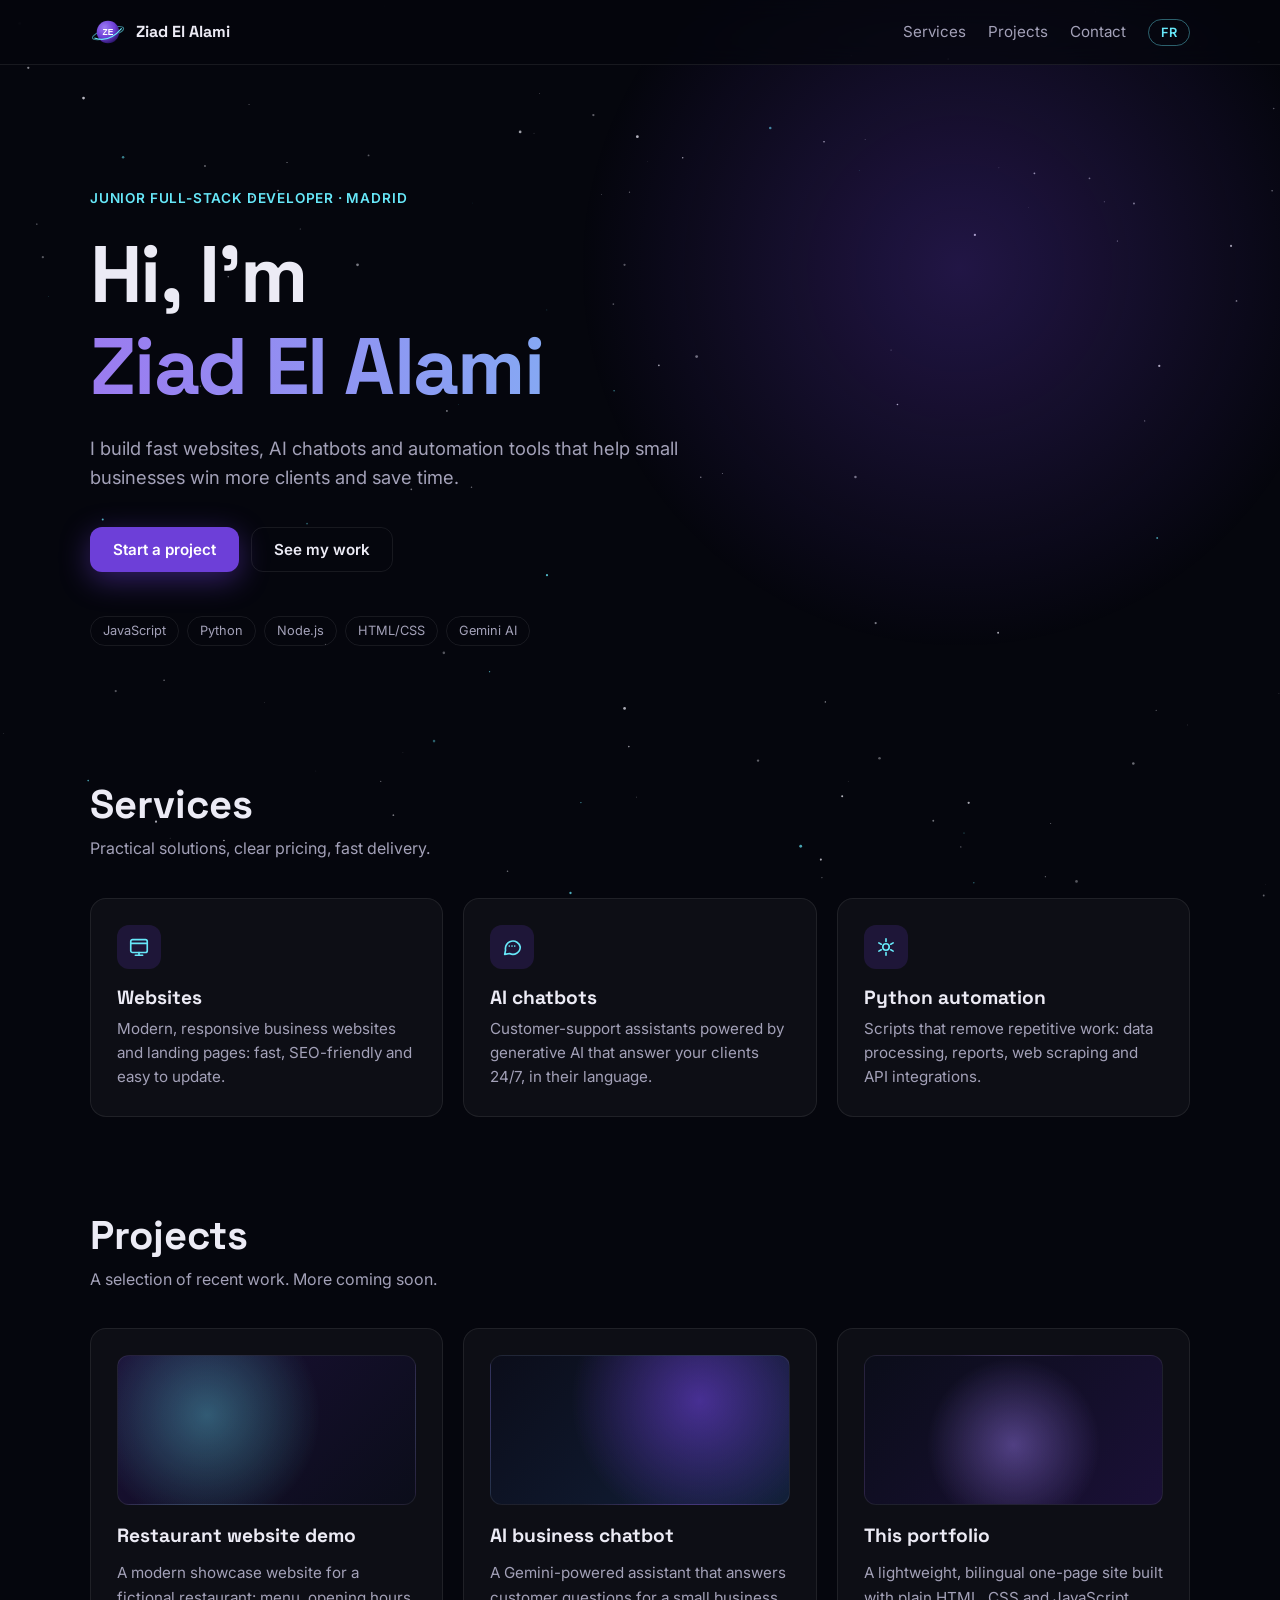
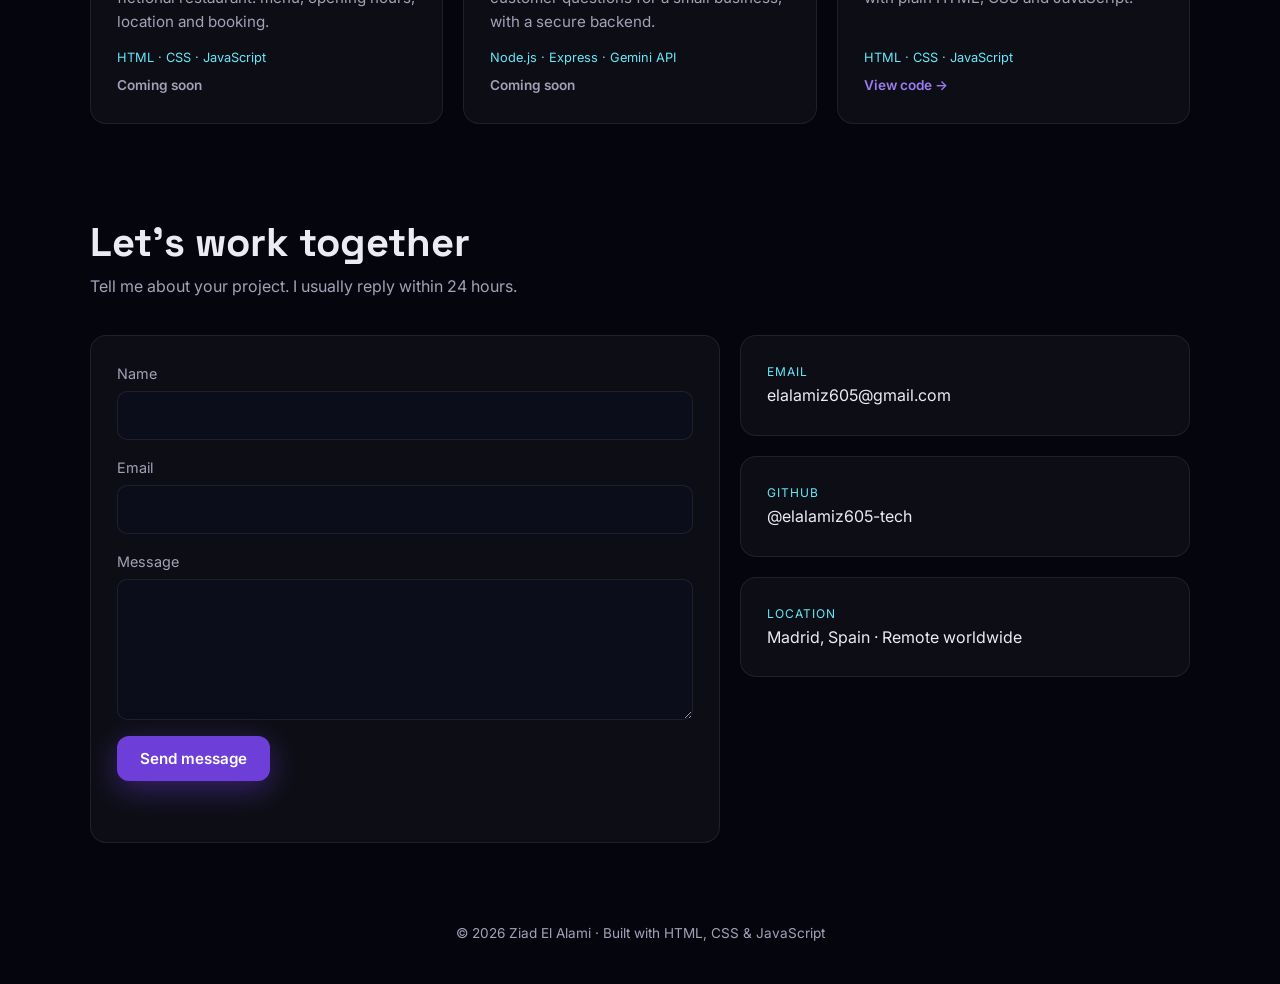
==== index.html @ 2b78a057 "Add bilingual one-page portfolio site" ====
<!DOCTYPE html>
<html lang="en">
<head>
  <meta charset="UTF-8" />
  <meta name="viewport" content="width=device-width, initial-scale=1" />
  <title>Ziad El Alami · Full-Stack Developer</title>
  <meta name="description" content="Ziad El Alami, junior full-stack developer in Madrid. Websites, AI chatbots and Python automation for small businesses." />
  <meta name="theme-color" content="#05060D" />
  <meta property="og:title" content="Ziad El Alami · Full-Stack Developer" />
  <meta property="og:description" content="Websites, AI chatbots and Python automation for small businesses." />
  <meta property="og:url" content="https://elalamiz605-tech.github.io" />
  <link rel="icon" href="assets/logo.svg" type="image/svg+xml" />
  <link rel="preconnect" href="https://fonts.googleapis.com" />
  <link rel="preconnect" href="https://fonts.gstatic.com" crossorigin />
  <link href="https://fonts.googleapis.com/css2?family=Inter:wght@400;500;600&family=Space+Grotesk:wght@500;700&display=swap" rel="stylesheet" />
  <link rel="stylesheet" href="style.css" />
</head>
<body>
  <!-- Animated starfield background (drawn by script.js) -->
  <canvas id="stars" aria-hidden="true"></canvas>

  <header class="nav">
    <a href="#top" class="brand" aria-label="Home">
      <img src="assets/logo.svg" alt="" width="36" height="36" />
      <span>Ziad El Alami</span>
    </a>
    <nav>
      <a href="#services" data-i18n="nav.services">Services</a>
      <a href="#projects" data-i18n="nav.projects">Projects</a>
      <a href="#contact" data-i18n="nav.contact">Contact</a>
      <button id="lang-toggle" class="lang" type="button" aria-label="Switch language">FR</button>
    </nav>
  </header>

  <main id="top">
    <!-- HERO -->
    <section class="hero">
      <p class="eyebrow" data-i18n="hero.eyebrow">Junior Full-Stack Developer · Madrid</p>
      <h1>
        <span data-i18n="hero.hello">Hi, I'm</span>
        <span class="gradient">Ziad El Alami</span>
      </h1>
      <p class="lead" data-i18n="hero.tagline">
        I build fast websites, AI chatbots and automation tools that help small businesses win more clients and save time.
      </p>
      <div class="cta">
        <a href="#contact" class="btn primary" data-i18n="hero.cta1">Start a project</a>
        <a href="#projects" class="btn ghost" data-i18n="hero.cta2">See my work</a>
      </div>
      <ul class="stack" aria-label="Tech stack">
        <li>JavaScript</li><li>Python</li><li>Node.js</li><li>HTML/CSS</li><li>Gemini AI</li>
      </ul>
    </section>

    <!-- SERVICES -->
    <section id="services" class="section">
      <h2 data-i18n="services.title">Services</h2>
      <p class="sub" data-i18n="services.sub">Practical solutions, clear pricing, fast delivery.</p>
      <div class="grid three">
        <article class="card reveal">
          <div class="icon" aria-hidden="true">
            <svg viewBox="0 0 24 24"><rect x="3" y="4" width="18" height="14" rx="2"/><path d="M3 8h18M8 21h8M12 18v3"/></svg>
          </div>
          <h3 data-i18n="services.web.title">Websites</h3>
          <p data-i18n="services.web.text">Modern, responsive business websites and landing pages: fast, SEO-friendly and easy to update.</p>
        </article>
        <article class="card reveal">
          <div class="icon" aria-hidden="true">
            <svg viewBox="0 0 24 24"><path d="M21 12a8 8 0 0 1-11.6 7.1L4 20l1-4.6A8 8 0 1 1 21 12Z"/><path d="M9 11h.01M12 11h.01M15 11h.01"/></svg>
          </div>
          <h3 data-i18n="services.bot.title">AI chatbots</h3>
          <p data-i18n="services.bot.text">Customer-support assistants powered by generative AI that answer your clients 24/7, in their language.</p>
        </article>
        <article class="card reveal">
          <div class="icon" aria-hidden="true">
            <svg viewBox="0 0 24 24"><path d="M12 3v3M12 18v3M4.2 7.5l2.6 1.5M17.2 15l2.6 1.5M4.2 16.5 6.8 15M17.2 9l2.6-1.5"/><circle cx="12" cy="12" r="3.5"/></svg>
          </div>
          <h3 data-i18n="services.auto.title">Python automation</h3>
          <p data-i18n="services.auto.text">Scripts that remove repetitive work: data processing, reports, web scraping and API integrations.</p>
        </article>
      </div>
    </section>

    <!-- PROJECTS -->
    <section id="projects" class="section">
      <h2 data-i18n="projects.title">Projects</h2>
      <p class="sub" data-i18n="projects.sub">A selection of recent work. More coming soon.</p>
      <div class="grid three">
        <article class="card project reveal">
          <div class="thumb t1" aria-hidden="true"></div>
          <h3 data-i18n="projects.p1.title">Restaurant website demo</h3>
          <p data-i18n="projects.p1.text">A modern showcase website for a fictional restaurant: menu, opening hours, location and booking.</p>
          <p class="tags">HTML · CSS · JavaScript</p>
          <span class="soon" data-i18n="projects.soon">Coming soon</span>
        </article>
        <article class="card project reveal">
          <div class="thumb t2" aria-hidden="true"></div>
          <h3 data-i18n="projects.p2.title">AI business chatbot</h3>
          <p data-i18n="projects.p2.text">A Gemini-powered assistant that answers customer questions for a small business, with a secure backend.</p>
          <p class="tags">Node.js · Express · Gemini API</p>
          <span class="soon" data-i18n="projects.soon">Coming soon</span>
        </article>
        <article class="card project reveal">
          <div class="thumb t3" aria-hidden="true"></div>
          <h3 data-i18n="projects.p3.title">This portfolio</h3>
          <p data-i18n="projects.p3.text">A lightweight, bilingual one-page site built with plain HTML, CSS and JavaScript.</p>
          <p class="tags">HTML · CSS · JavaScript</p>
          <a class="link" href="https://github.com/elalamiz605-tech/elalamiz605-tech.github.io" target="_blank" rel="noopener" data-i18n="projects.code">View code →</a>
        </article>
      </div>
    </section>

    <!-- CONTACT -->
    <section id="contact" class="section">
      <h2 data-i18n="contact.title">Let's work together</h2>
      <p class="sub" data-i18n="contact.sub">Tell me about your project. I usually reply within 24 hours.</p>
      <div class="contact-wrap">
        <!-- Simple form: opens the visitor's email app with the message pre-filled (no server, no data stored) -->
        <form id="contact-form" class="card form" novalidate>
          <label>
            <span data-i18n="contact.name">Name</span>
            <input type="text" name="name" required autocomplete="name" />
          </label>
          <label>
            <span data-i18n="contact.email">Email</span>
            <input type="email" name="email" required autocomplete="email" />
          </label>
          <label>
            <span data-i18n="contact.message">Message</span>
            <textarea name="message" rows="5" required></textarea>
          </label>
          <button type="submit" class="btn primary" data-i18n="contact.send">Send message</button>
          <p class="form-note" id="form-note" role="status"></p>
        </form>
        <div class="contact-info">
          <a class="card info" href="mailto:elalamiz605@gmail.com">
            <span class="label">Email</span>
            <span>elalamiz605@gmail.com</span>
          </a>
          <a class="card info" href="https://github.com/elalamiz605-tech" target="_blank" rel="noopener">
            <span class="label">GitHub</span>
            <span>@elalamiz605-tech</span>
          </a>
          <div class="card info">
            <span class="label" data-i18n="contact.location">Location</span>
            <span data-i18n="contact.city">Madrid, Spain · Remote worldwide</span>
          </div>
        </div>
      </div>
    </section>
  </main>

  <footer class="footer">
    <p>© <span id="year"></span> Ziad El Alami · <span data-i18n="footer.made">Built with HTML, CSS & JavaScript</span></p>
  </footer>

  <script src="script.js"></script>
</body>
</html>
---- style.css ----
/* ==========================================================
   Ziad El Alami · Portfolio
   Brand: night background, violet accent, cyan highlight
   ========================================================== */
:root {
  --bg: #05060D;
  --bg-soft: #0B0D1A;
  --card: rgba(255, 255, 255, 0.035);
  --border: rgba(255, 255, 255, 0.08);
  --violet: #6D3FD8;
  --violet-light: #9B7BF0;
  --cyan: #67E8F9;
  --text: #ECEBF5;
  --muted: #A3A1B8;
  --radius: 16px;
  --max: 1100px;
  --font: "Inter", system-ui, -apple-system, "Segoe UI", sans-serif;
  --display: "Space Grotesk", var(--font);
}

* { box-sizing: border-box; margin: 0; padding: 0; }
html { scroll-behavior: smooth; }
body {
  background: var(--bg);
  color: var(--text);
  font-family: var(--font);
  line-height: 1.6;
  overflow-x: hidden;
}
/* Soft violet glow behind the hero */
body::before {
  content: "";
  position: fixed;
  inset: -20% -10% auto auto;
  width: 70vw; height: 70vw;
  background: radial-gradient(circle, rgba(109, 63, 216, 0.28), transparent 60%);
  pointer-events: none;
  z-index: -1;
}
#stars { position: fixed; inset: 0; z-index: -2; }

a { color: inherit; text-decoration: none; }
img { display: block; }

/* ---------- Navigation ---------- */
.nav {
  position: sticky; top: 0; z-index: 10;
  display: flex; align-items: center; justify-content: space-between;
  gap: 16px;
  padding: 14px max(16px, calc((100vw - var(--max)) / 2));
  background: rgba(5, 6, 13, 0.72);
  backdrop-filter: blur(12px);
  border-bottom: 1px solid var(--border);
}
.brand { display: flex; align-items: center; gap: 10px; font-family: var(--display); font-weight: 700; }
.nav nav { display: flex; align-items: center; gap: 22px; font-size: 0.95rem; color: var(--muted); }
.nav nav a:hover { color: var(--text); }
.lang {
  font: 600 0.8rem var(--font);
  color: var(--cyan);
  background: transparent;
  border: 1px solid rgba(103, 232, 249, 0.4);
  border-radius: 999px;
  padding: 5px 12px;
  cursor: pointer;
}
.lang:hover { background: rgba(103, 232, 249, 0.1); }

/* ---------- Layout ---------- */
main { padding: 0 16px; }
.section, .hero { max-width: var(--max); margin: 0 auto; }
.section { padding: 96px 0 0; scroll-margin-top: 70px; }
h1, h2, h3 { font-family: var(--display); line-height: 1.15; }
h2 { font-size: clamp(1.8rem, 4vw, 2.5rem); }
.sub { color: var(--muted); margin: 8px 0 36px; }

/* ---------- Hero ---------- */
.hero { padding: 120px 0 40px; }
.eyebrow {
  display: inline-block;
  color: var(--cyan);
  font-size: 0.85rem; font-weight: 600; letter-spacing: 0.06em; text-transform: uppercase;
  margin-bottom: 18px;
}
.hero h1 { font-size: clamp(2.6rem, 8vw, 5rem); letter-spacing: -0.02em; }
.hero h1 span { display: block; }
.gradient {
  background: linear-gradient(90deg, var(--violet-light), var(--cyan));
  -webkit-background-clip: text; background-clip: text;
  color: transparent;
}
.lead { max-width: 620px; font-size: 1.15rem; color: var(--muted); margin: 22px 0 34px; }
.cta { display: flex; flex-wrap: wrap; gap: 12px; }
.stack { list-style: none; display: flex; flex-wrap: wrap; gap: 8px; margin-top: 44px; }
.stack li {
  font-size: 0.8rem; color: var(--muted);
  border: 1px solid var(--border); border-radius: 999px; padding: 4px 12px;
}

/* ---------- Buttons ---------- */
.btn {
  display: inline-block;
  font: 600 0.95rem var(--font);
  padding: 12px 22px;
  border-radius: 12px;
  border: 1px solid transparent;
  cursor: pointer;
  transition: transform .15s ease, box-shadow .15s ease, background .15s ease;
}
.btn:hover { transform: translateY(-2px); }
.btn.primary { background: var(--violet); color: #fff; box-shadow: 0 8px 30px rgba(109, 63, 216, 0.45); }
.btn.primary:hover { box-shadow: 0 10px 36px rgba(109, 63, 216, 0.65); }
.btn.ghost { border-color: var(--border); color: var(--text); }
.btn.ghost:hover { border-color: var(--cyan); }

/* ---------- Cards ---------- */
.grid { display: grid; gap: 20px; }
.grid.three { grid-template-columns: repeat(auto-fit, minmax(260px, 1fr)); }
.card {
  position: relative;
  background: var(--card);
  border: 1px solid var(--border);
  border-radius: var(--radius);
  padding: 26px;
  transition: border-color .2s ease, transform .2s ease;
}
.card:hover { border-color: rgba(109, 63, 216, 0.6); }
.card h3 { font-size: 1.2rem; margin-bottom: 8px; }
.card p { color: var(--muted); font-size: 0.95rem; }
.icon {
  width: 44px; height: 44px; margin-bottom: 18px;
  display: grid; place-items: center;
  border-radius: 12px;
  background: rgba(109, 63, 216, 0.18);
}
.icon svg { width: 22px; height: 22px; fill: none; stroke: var(--cyan); stroke-width: 1.8; stroke-linecap: round; stroke-linejoin: round; }

/* Project cards */
.project { display: flex; flex-direction: column; gap: 6px; }
.thumb { height: 150px; border-radius: 12px; margin-bottom: 14px; border: 1px solid var(--border); }
.t1 { background: radial-gradient(circle at 30% 40%, rgba(103,232,249,.35), transparent 50%), linear-gradient(135deg, #1a1036, #0b0d1a); }
.t2 { background: radial-gradient(circle at 70% 30%, rgba(109,63,216,.6), transparent 55%), linear-gradient(135deg, #0b0d1a, #12203a); }
.t3 { background: radial-gradient(circle at 50% 60%, rgba(155,123,240,.45), transparent 50%), linear-gradient(135deg, #0b0d1a, #1a1036); }
.tags { font-size: 0.8rem !important; color: var(--cyan) !important; margin-top: auto; padding-top: 8px; }
.soon, .link { font-size: 0.85rem; font-weight: 600; }
.soon { color: var(--muted); }
.link { color: var(--violet-light); }
.link:hover { color: var(--cyan); }

/* ---------- Contact ---------- */
.contact-wrap { display: grid; grid-template-columns: 1.4fr 1fr; gap: 20px; }
.form { display: flex; flex-direction: column; gap: 16px; }
.form label { display: flex; flex-direction: column; gap: 6px; font-size: 0.9rem; color: var(--muted); }
.form input, .form textarea {
  font: inherit; color: var(--text);
  background: var(--bg-soft);
  border: 1px solid var(--border);
  border-radius: 10px;
  padding: 12px 14px;
  resize: vertical;
}
.form input:focus, .form textarea:focus { outline: none; border-color: var(--violet); box-shadow: 0 0 0 3px rgba(109, 63, 216, 0.25); }
.form .btn { align-self: flex-start; }
.form-note { font-size: 0.85rem; min-height: 1.2em; color: var(--cyan) !important; }
.contact-info { display: flex; flex-direction: column; gap: 20px; }
.info { display: flex; flex-direction: column; gap: 2px; word-break: break-word; }
.info .label { font-size: 0.75rem; text-transform: uppercase; letter-spacing: 0.08em; color: var(--cyan); }

/* ---------- Footer ---------- */
.footer { text-align: center; color: var(--muted); font-size: 0.85rem; padding: 80px 16px 40px; }

/* ---------- Scroll reveal ---------- */
.reveal { opacity: 0; transform: translateY(18px); transition: opacity .6s ease, transform .6s ease; }
.reveal.visible { opacity: 1; transform: none; }
@media (prefers-reduced-motion: reduce) {
  html { scroll-behavior: auto; }
  .reveal { opacity: 1; transform: none; transition: none; }
}

/* ---------- Responsive ---------- */
@media (max-width: 760px) {
  .nav nav a { display: none; }       /* keep only language toggle on small screens */
  .brand span { font-size: 0.95rem; }
  .hero { padding-top: 72px; }
  .section { padding-top: 72px; }
  .contact-wrap { grid-template-columns: 1fr; }
}
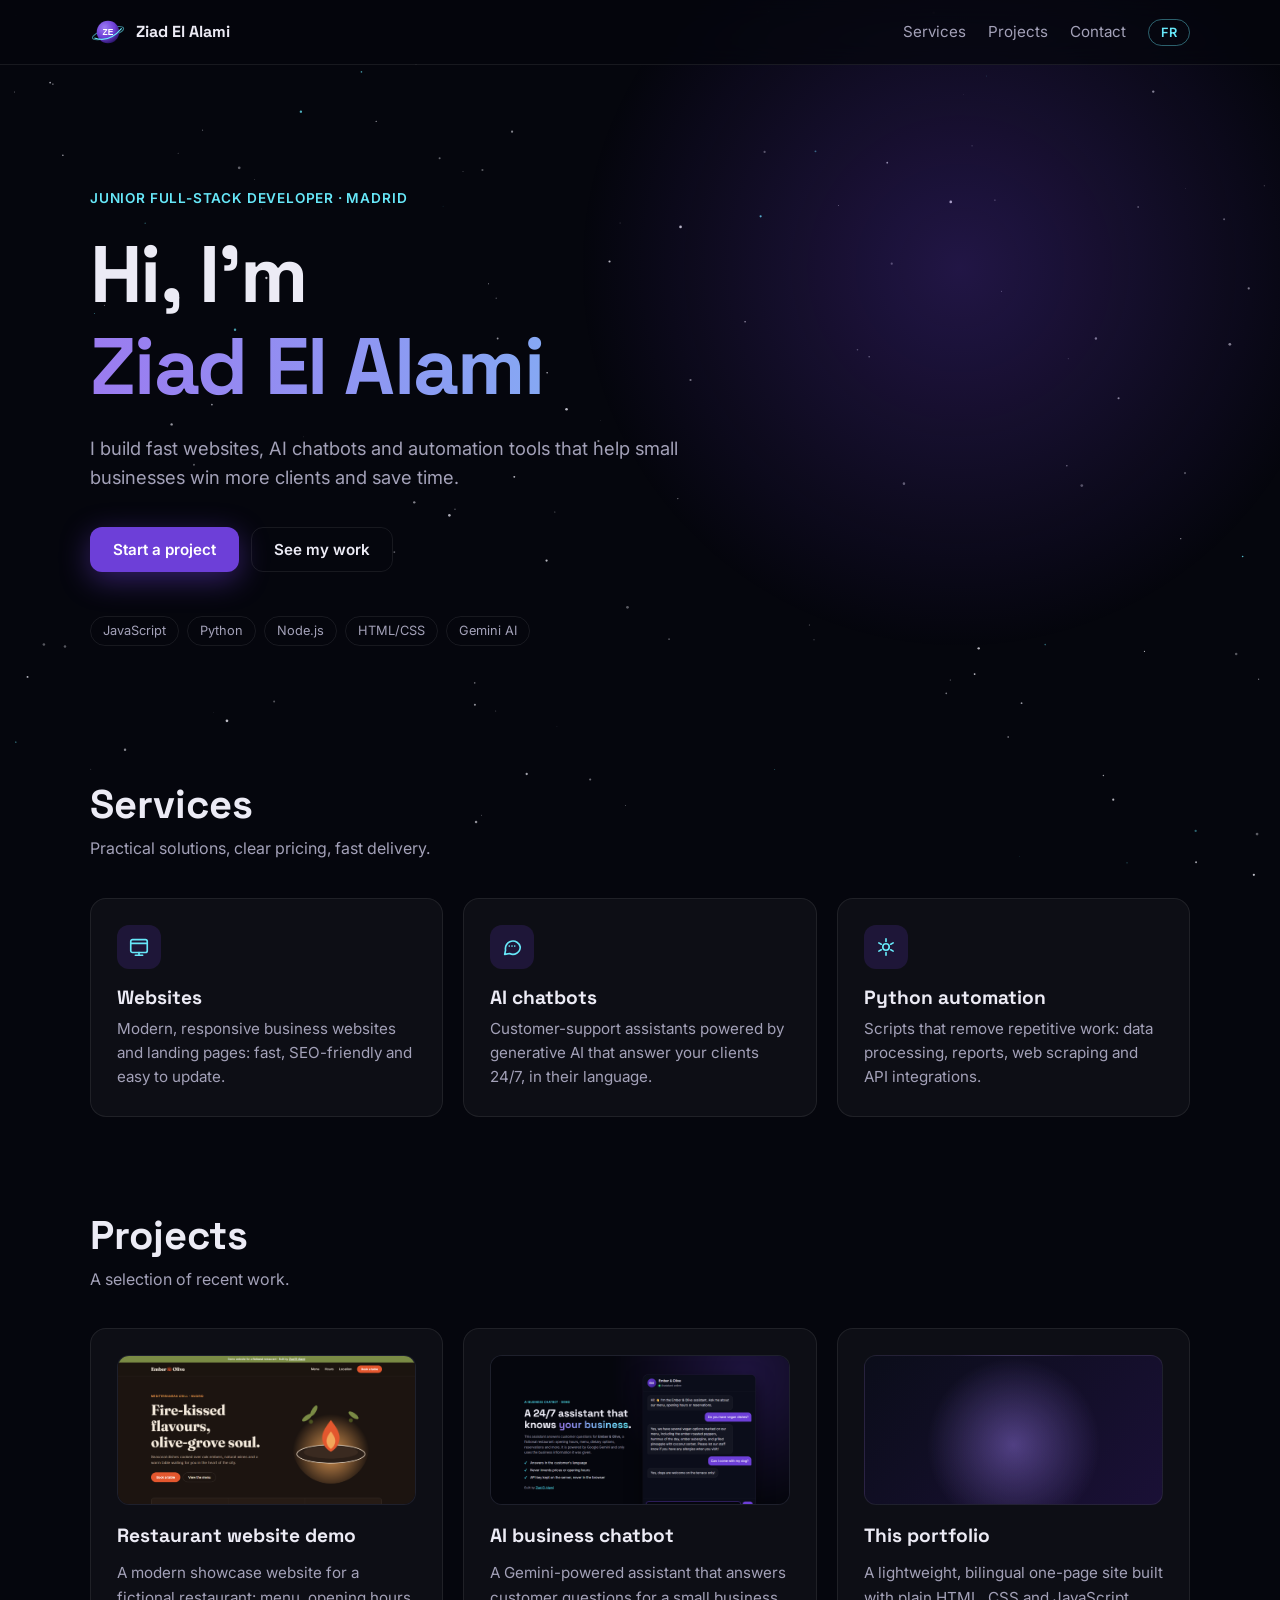
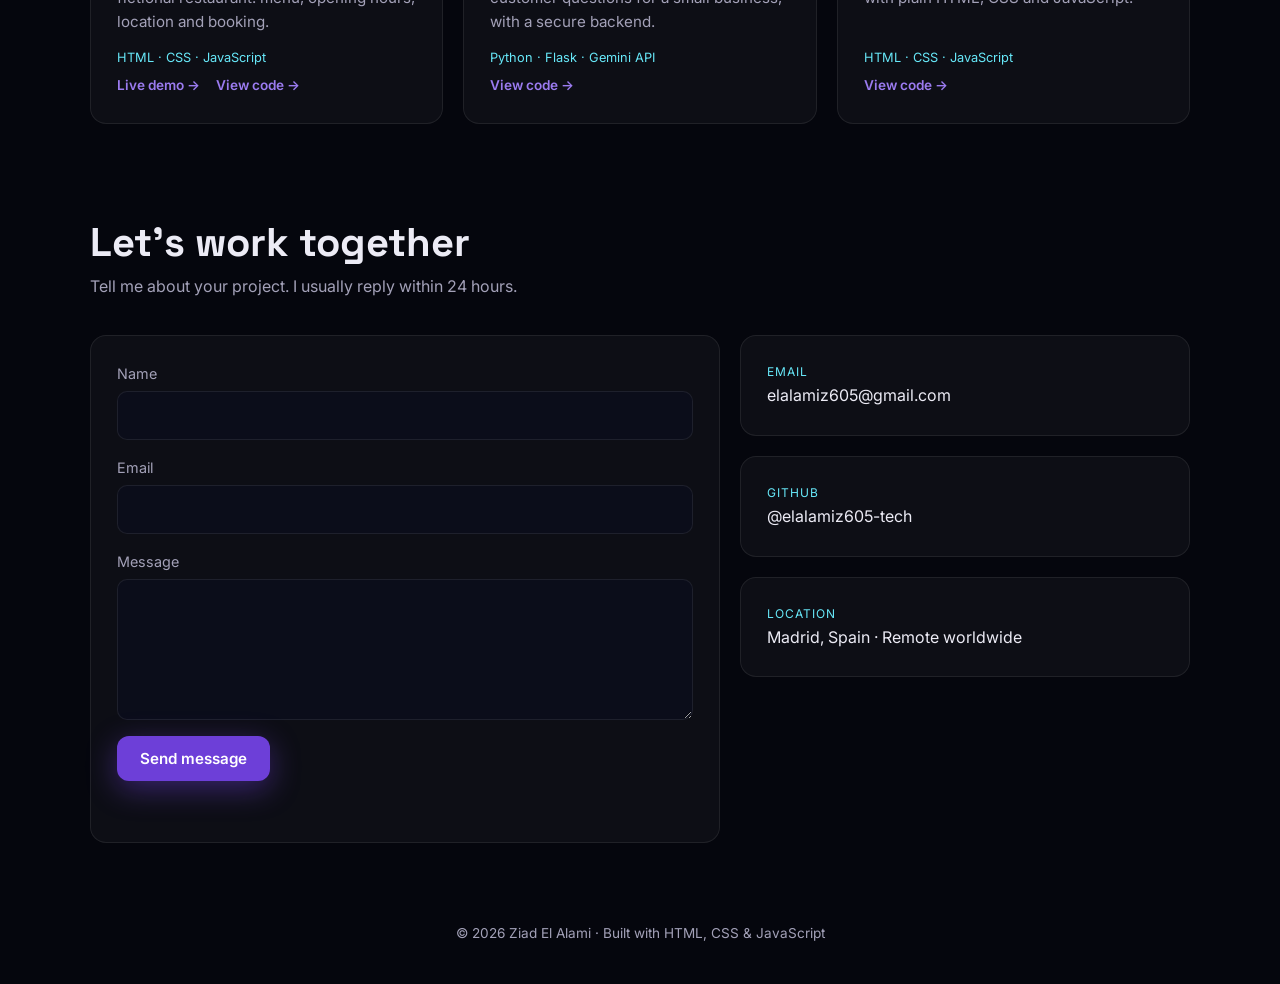
==== commit 2795bce5: "Show real projects with screenshots, demo and code links" ====
--- a/index.html
+++ b/index.html
@@ -84,21 +84,26 @@
     <!-- PROJECTS -->
     <section id="projects" class="section">
       <h2 data-i18n="projects.title">Projects</h2>
-      <p class="sub" data-i18n="projects.sub">A selection of recent work. More coming soon.</p>
+      <p class="sub" data-i18n="projects.sub">A selection of recent work.</p>
       <div class="grid three">
         <article class="card project reveal">
-          <div class="thumb t1" aria-hidden="true"></div>
+          <img class="thumb shot" src="assets/restaurant.png" alt="Screenshot of the Ember &amp; Olive restaurant website" loading="lazy" />
           <h3 data-i18n="projects.p1.title">Restaurant website demo</h3>
           <p data-i18n="projects.p1.text">A modern showcase website for a fictional restaurant: menu, opening hours, location and booking.</p>
           <p class="tags">HTML · CSS · JavaScript</p>
-          <span class="soon" data-i18n="projects.soon">Coming soon</span>
+          <p class="links">
+            <a class="link" href="https://elalamiz605-tech.github.io/restaurant-website-demo/" target="_blank" rel="noopener" data-i18n="projects.demo">Live demo →</a>
+            <a class="link" href="https://github.com/elalamiz605-tech/restaurant-website-demo" target="_blank" rel="noopener" data-i18n="projects.code">View code →</a>
+          </p>
         </article>
         <article class="card project reveal">
-          <div class="thumb t2" aria-hidden="true"></div>
+          <img class="thumb shot" src="assets/chatbot.png" alt="Screenshot of the AI chatbot answering customer questions" loading="lazy" />
           <h3 data-i18n="projects.p2.title">AI business chatbot</h3>
           <p data-i18n="projects.p2.text">A Gemini-powered assistant that answers customer questions for a small business, with a secure backend.</p>
-          <p class="tags">Node.js · Express · Gemini API</p>
-          <span class="soon" data-i18n="projects.soon">Coming soon</span>
+          <p class="tags">Python · Flask · Gemini API</p>
+          <p class="links">
+            <a class="link" href="https://github.com/elalamiz605-tech/ai-business-chatbot" target="_blank" rel="noopener" data-i18n="projects.code">View code →</a>
+          </p>
         </article>
         <article class="card project reveal">
           <div class="thumb t3" aria-hidden="true"></div>
--- a/style.css
+++ b/style.css
@@ -142,6 +142,8 @@
 .t2 { background: radial-gradient(circle at 70% 30%, rgba(109,63,216,.6), transparent 55%), linear-gradient(135deg, #0b0d1a, #12203a); }
 .t3 { background: radial-gradient(circle at 50% 60%, rgba(155,123,240,.45), transparent 50%), linear-gradient(135deg, #0b0d1a, #1a1036); }
 .tags { font-size: 0.8rem !important; color: var(--cyan) !important; margin-top: auto; padding-top: 8px; }
+.thumb.shot { width: 100%; object-fit: cover; object-position: top left; background: var(--bg-soft); }
+.links { display: flex; flex-wrap: wrap; gap: 16px; }
 .soon, .link { font-size: 0.85rem; font-weight: 600; }
 .soon { color: var(--muted); }
 .link { color: var(--violet-light); }
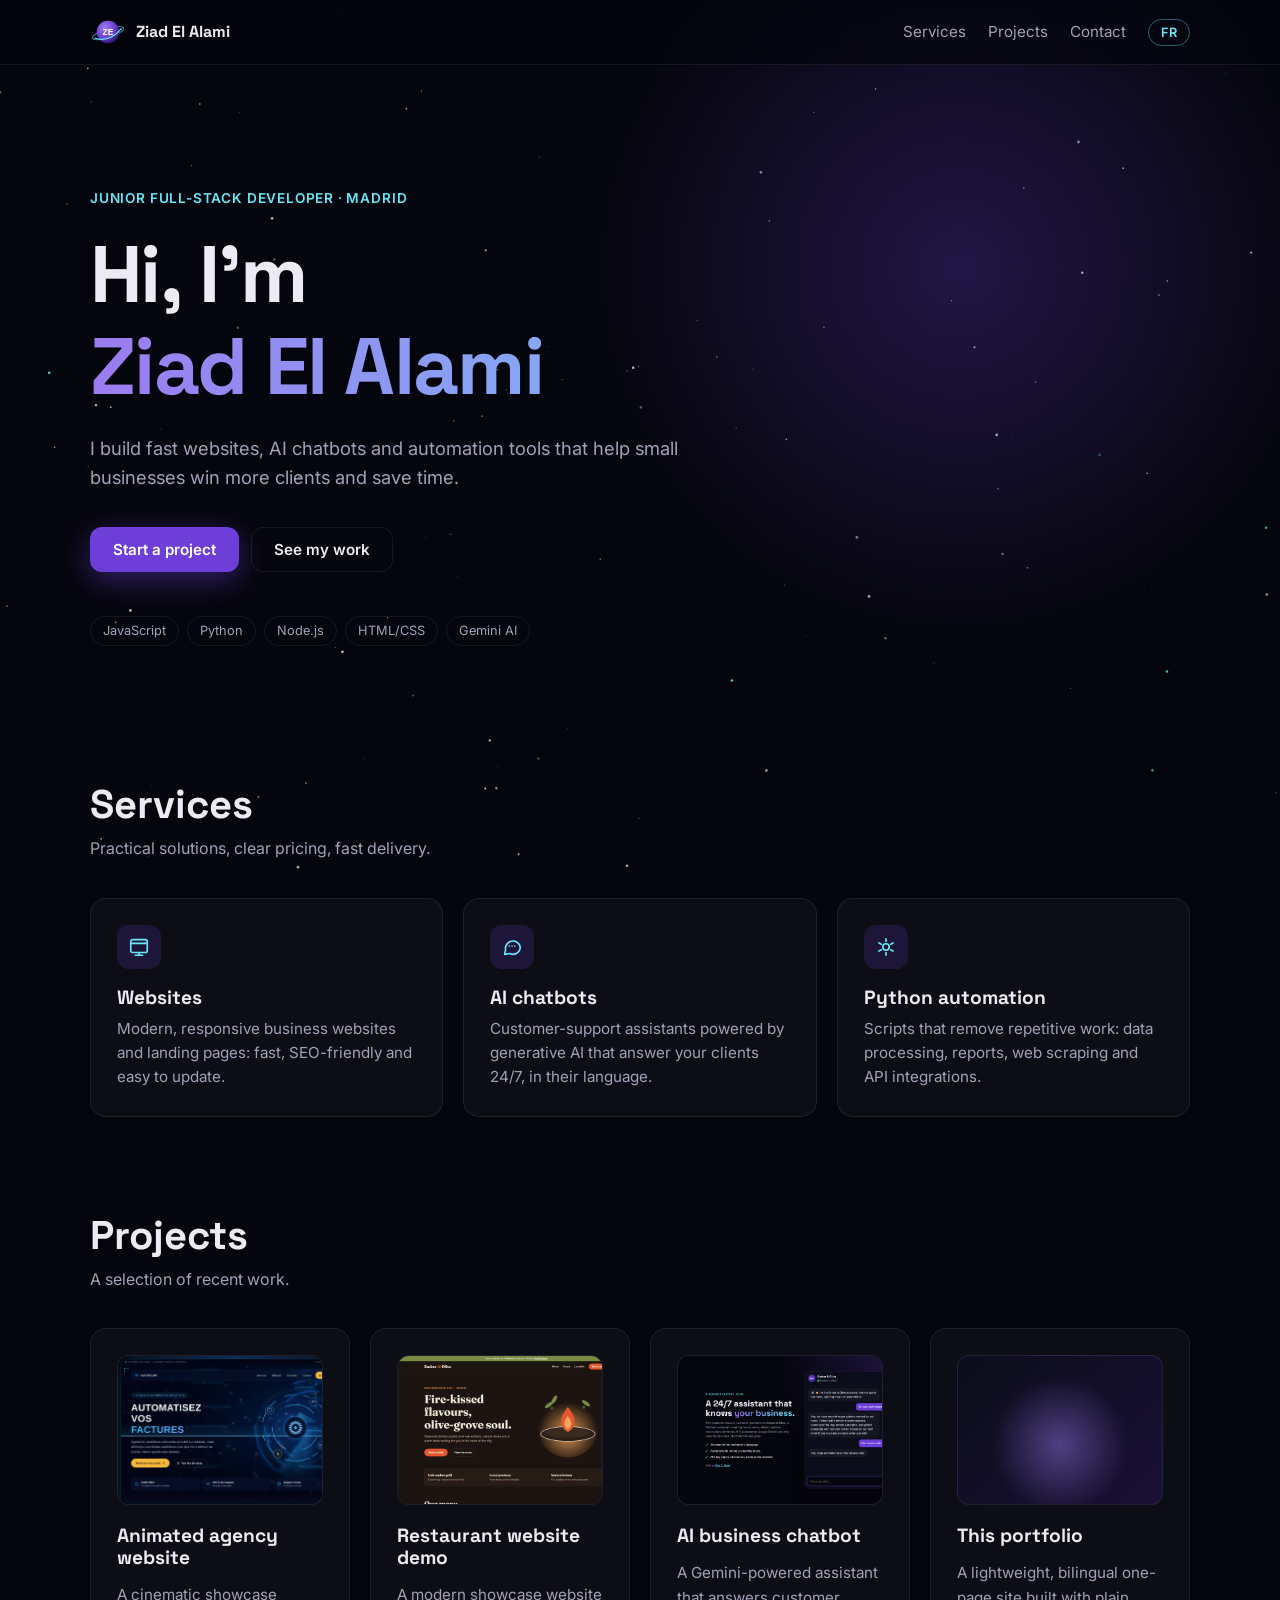
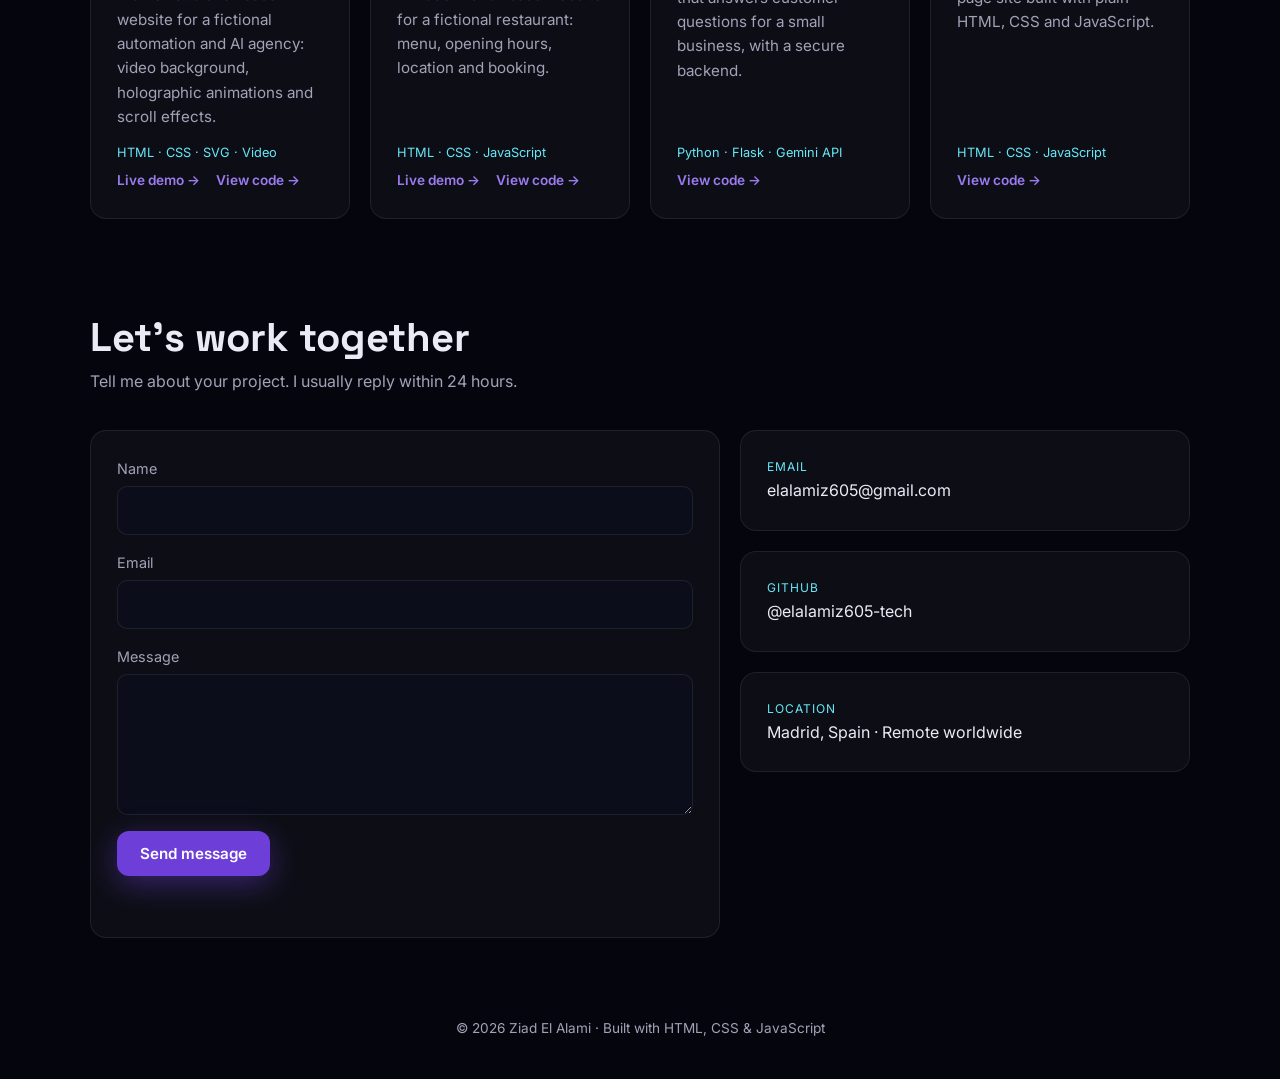
==== commit f9086c4c: "Add animated automation agency demo site New /automation-agency-demo/ page with a looping video back" ====
--- a/index.html
+++ b/index.html
@@ -87,6 +87,16 @@
       <p class="sub" data-i18n="projects.sub">A selection of recent work.</p>
       <div class="grid three">
         <article class="card project reveal">
+          <img class="thumb shot" src="assets/automation-agency.png" alt="Screenshot of the AutoFlow animated website with a holographic video background" loading="lazy" />
+          <h3 data-i18n="projects.p4.title">Animated agency website</h3>
+          <p data-i18n="projects.p4.text">A cinematic showcase website for a fictional automation and AI agency: video background, holographic animations and scroll effects.</p>
+          <p class="tags">HTML · CSS · SVG · Video</p>
+          <p class="links">
+            <a class="link" href="https://elalamiz605-tech.github.io/automation-agency-demo/" target="_blank" rel="noopener" data-i18n="projects.demo">Live demo →</a>
+            <a class="link" href="https://github.com/elalamiz605-tech/elalamiz605-tech.github.io/tree/main/automation-agency-demo" target="_blank" rel="noopener" data-i18n="projects.code">View code →</a>
+          </p>
+        </article>
+        <article class="card project reveal">
           <img class="thumb shot" src="assets/restaurant.png" alt="Screenshot of the Ember &amp; Olive restaurant website" loading="lazy" />
           <h3 data-i18n="projects.p1.title">Restaurant website demo</h3>
           <p data-i18n="projects.p1.text">A modern showcase website for a fictional restaurant: menu, opening hours, location and booking.</p>
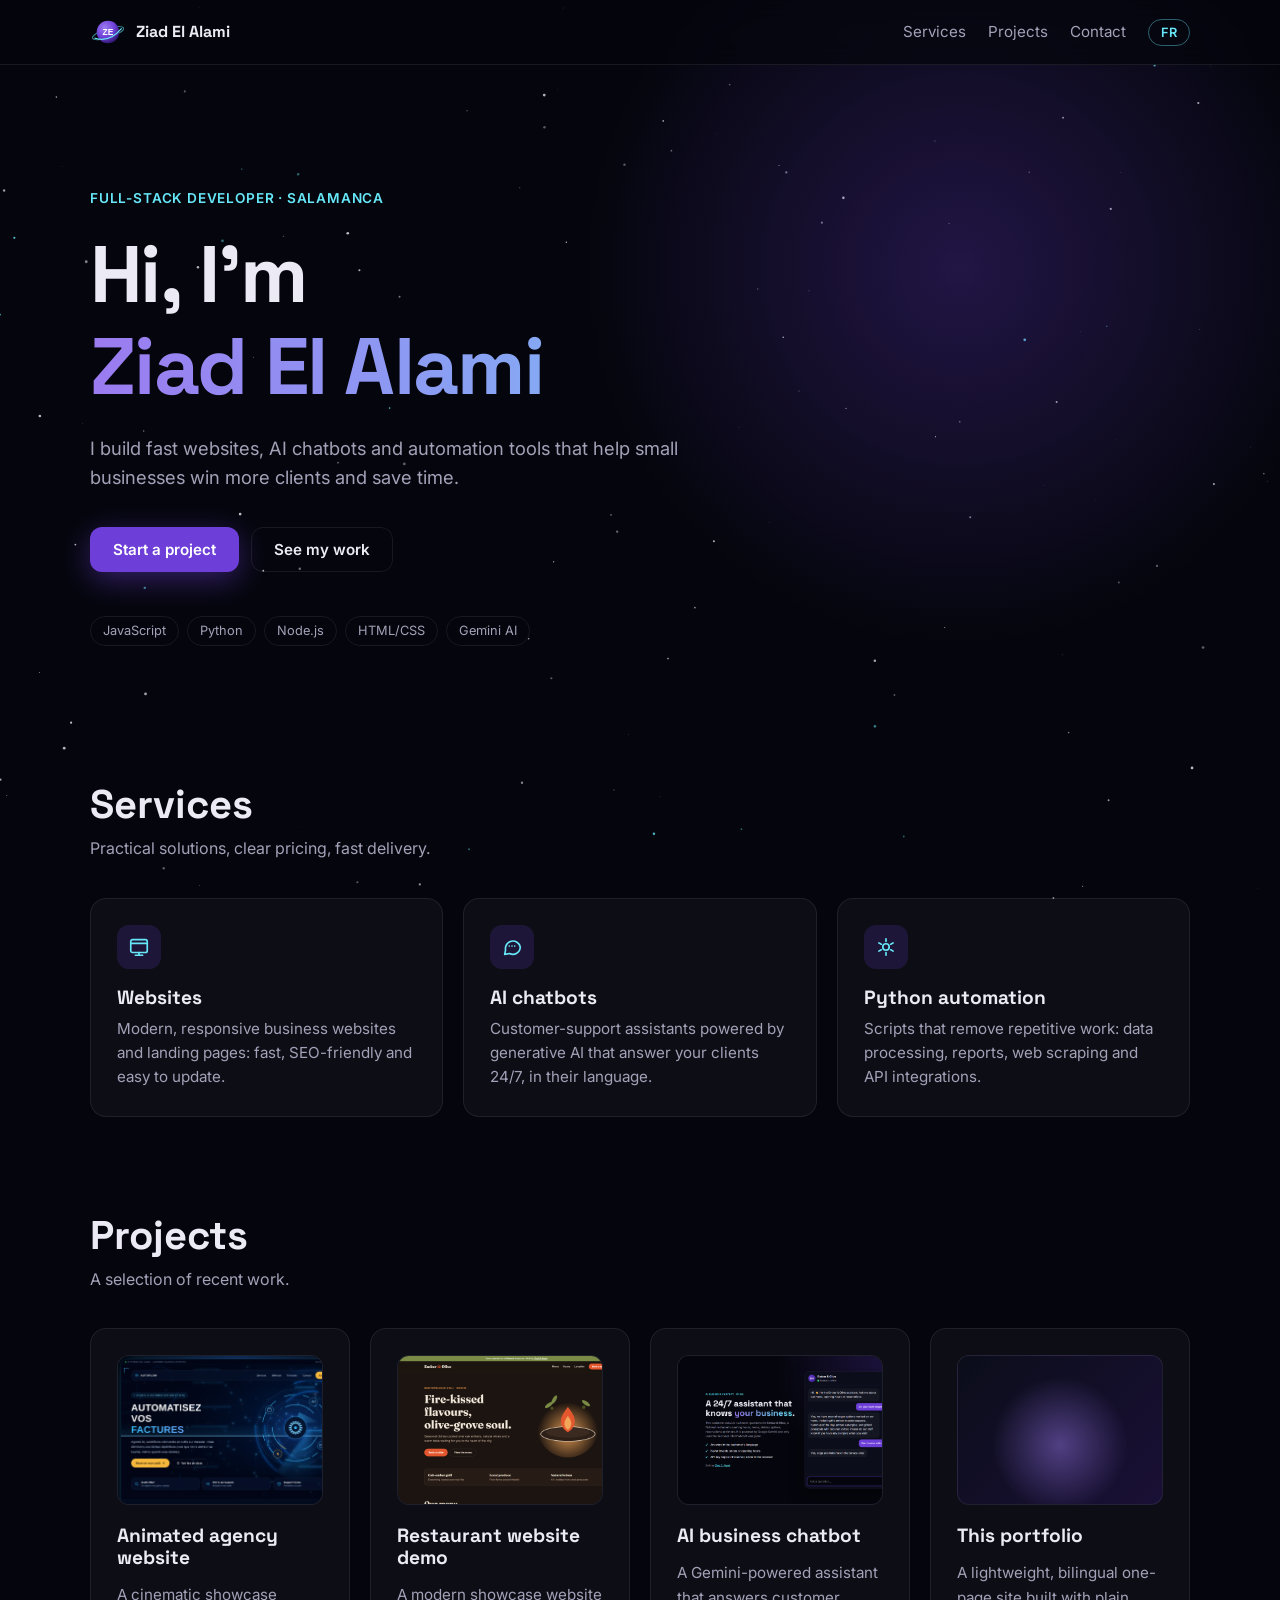
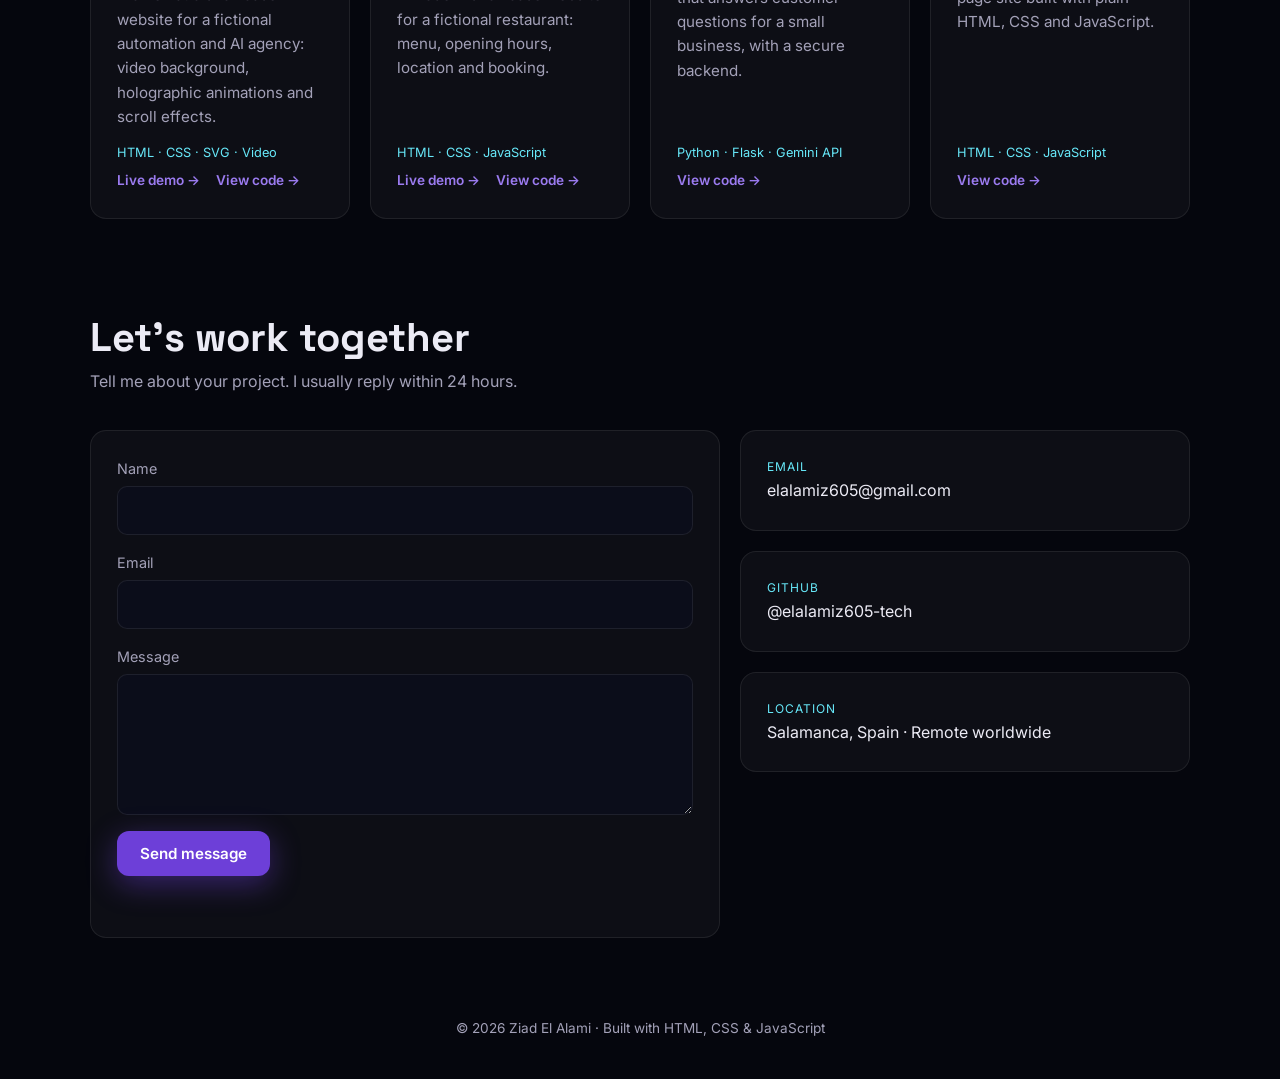
==== commit 5618be0d: "Portfolio: location Salamanca, drop 'Junior' from the headline Co-Authored-By: Claude Opus 5.5 <nore" ====
--- a/index.html
+++ b/index.html
@@ -4,7 +4,7 @@
   <meta charset="UTF-8" />
   <meta name="viewport" content="width=device-width, initial-scale=1" />
   <title>Ziad El Alami · Full-Stack Developer</title>
-  <meta name="description" content="Ziad El Alami, junior full-stack developer in Madrid. Websites, AI chatbots and Python automation for small businesses." />
+  <meta name="description" content="Ziad El Alami, full-stack developer in Salamanca, Spain. Websites, AI chatbots and Python automation for small businesses." />
   <meta name="theme-color" content="#05060D" />
   <meta property="og:title" content="Ziad El Alami · Full-Stack Developer" />
   <meta property="og:description" content="Websites, AI chatbots and Python automation for small businesses." />
@@ -35,7 +35,7 @@
   <main id="top">
     <!-- HERO -->
     <section class="hero">
-      <p class="eyebrow" data-i18n="hero.eyebrow">Junior Full-Stack Developer · Madrid</p>
+      <p class="eyebrow" data-i18n="hero.eyebrow">Full-Stack Developer · Salamanca</p>
       <h1>
         <span data-i18n="hero.hello">Hi, I'm</span>
         <span class="gradient">Ziad El Alami</span>
@@ -158,7 +158,7 @@
           </a>
           <div class="card info">
             <span class="label" data-i18n="contact.location">Location</span>
-            <span data-i18n="contact.city">Madrid, Spain · Remote worldwide</span>
+            <span data-i18n="contact.city">Salamanca, Spain · Remote worldwide</span>
           </div>
         </div>
       </div>
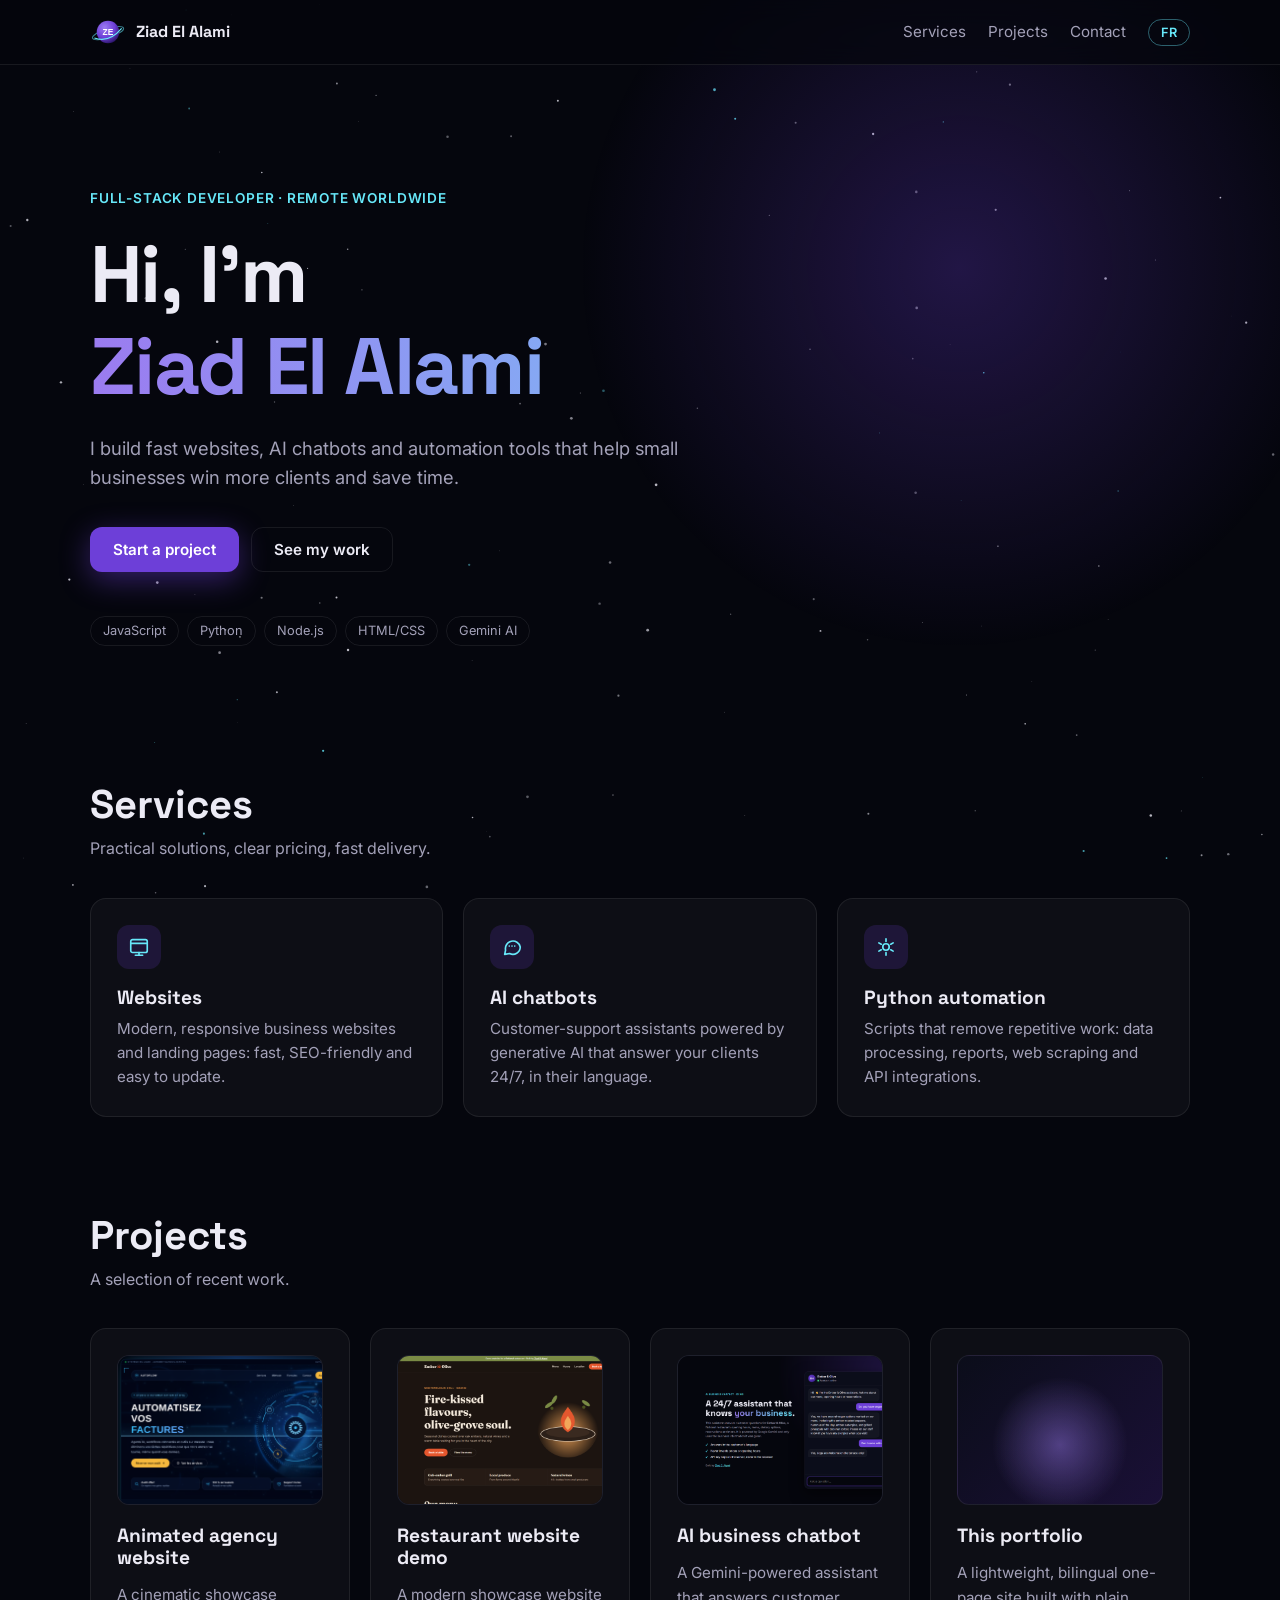
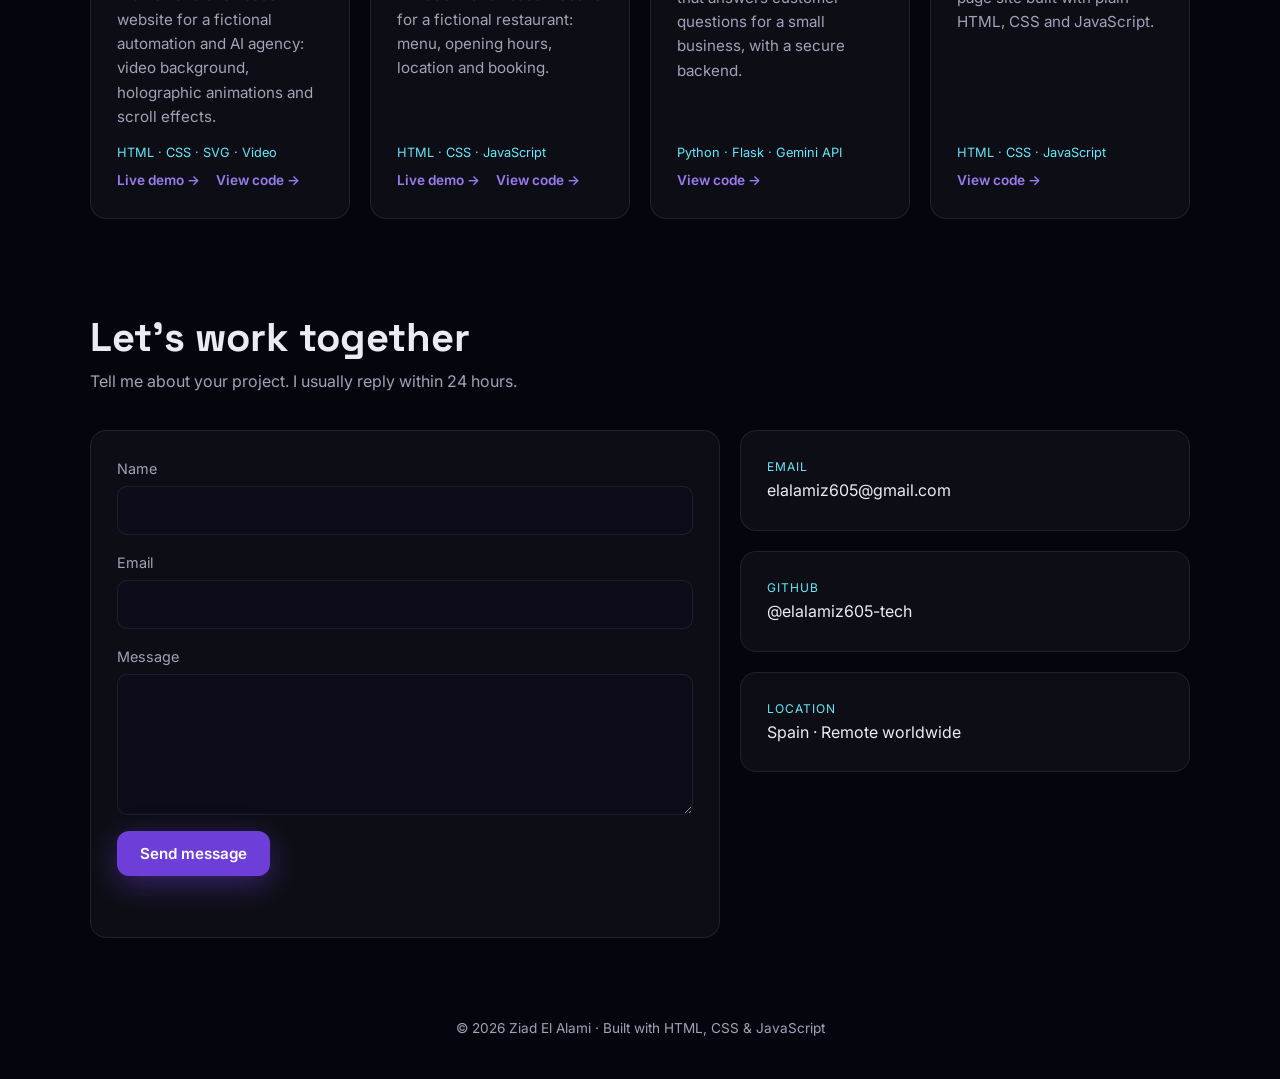
==== commit 86fc6616: "Remove city name: remote, worldwide Co-Authored-By: Claude Opus 5.5 <noreply@anthropic.com> Claude-S" ====
--- a/index.html
+++ b/index.html
@@ -4,7 +4,7 @@
   <meta charset="UTF-8" />
   <meta name="viewport" content="width=device-width, initial-scale=1" />
   <title>Ziad El Alami · Full-Stack Developer</title>
-  <meta name="description" content="Ziad El Alami, full-stack developer in Salamanca, Spain. Websites, AI chatbots and Python automation for small businesses." />
+  <meta name="description" content="Ziad El Alami, full-stack developer working remotely with clients worldwide. Websites, AI chatbots and Python automation for small businesses." />
   <meta name="theme-color" content="#05060D" />
   <meta property="og:title" content="Ziad El Alami · Full-Stack Developer" />
   <meta property="og:description" content="Websites, AI chatbots and Python automation for small businesses." />
@@ -35,7 +35,7 @@
   <main id="top">
     <!-- HERO -->
     <section class="hero">
-      <p class="eyebrow" data-i18n="hero.eyebrow">Full-Stack Developer · Salamanca</p>
+      <p class="eyebrow" data-i18n="hero.eyebrow">Full-Stack Developer · Remote worldwide</p>
       <h1>
         <span data-i18n="hero.hello">Hi, I'm</span>
         <span class="gradient">Ziad El Alami</span>
@@ -158,7 +158,7 @@
           </a>
           <div class="card info">
             <span class="label" data-i18n="contact.location">Location</span>
-            <span data-i18n="contact.city">Salamanca, Spain · Remote worldwide</span>
+            <span data-i18n="contact.city">Spain · Remote worldwide</span>
           </div>
         </div>
       </div>
